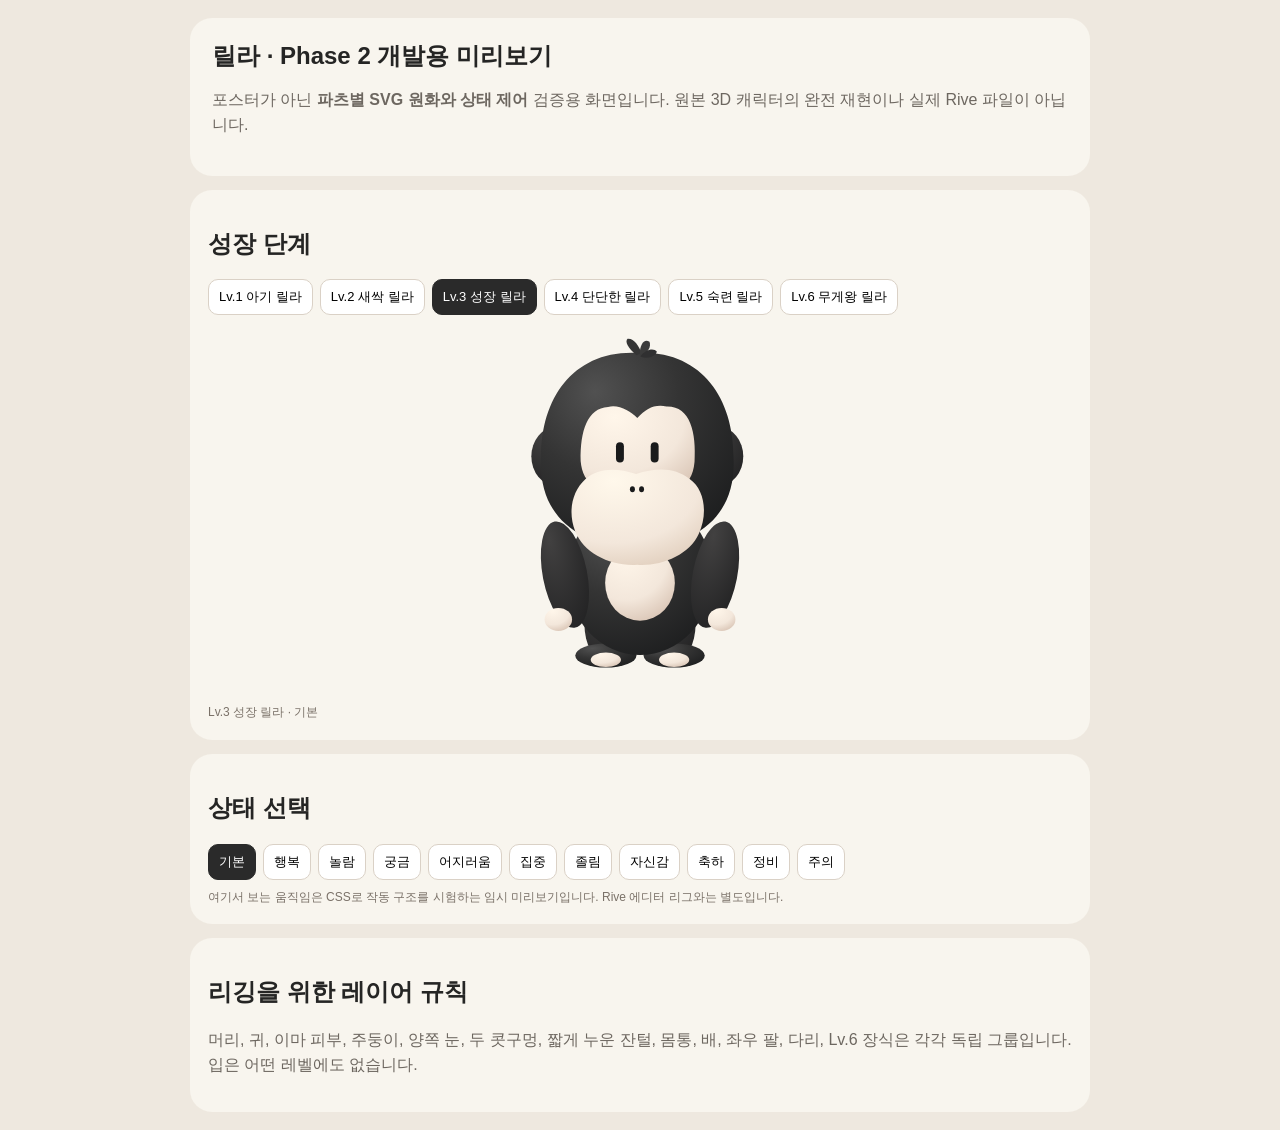
==== assets/lila/lila_motion_preview.html @ 3556ca1f "Start Lila Phase 2 with layered Rive-ready artwork and motion preview" ====
<!doctype html><html lang="ko"><head><meta charset="utf-8"><meta name="viewport" content="width=device-width,initial-scale=1"><title>릴라 Phase 2 · 파츠와 모션 검증</title>
<style>
:root{font-family:-apple-system,BlinkMacSystemFont,"Apple SD Gothic Neo","Malgun Gothic",sans-serif;color:#252524;background:#eee8df}
*{box-sizing:border-box}body{margin:0;padding:18px}main{max-width:900px;margin:auto}
h1{font-size:24px;margin:0}p{color:#6d6760;line-height:1.55}.hero{padding:22px;background:#f8f5ee;border-radius:22px}
.panel{background:#f8f5ee;border-radius:22px;margin-top:14px;padding:18px}.flex{display:flex;flex-wrap:wrap;gap:7px}
button{cursor:pointer;font:inherit;font-size:13px;border:1px solid #dad1c6;background:white;border-radius:10px;padding:8px 10px}
button[aria-pressed=true]{background:#2a2a2a;color:white;border-color:#2a2a2a}
.stage{height:380px;display:flex;justify-content:center;align-items:center;position:relative;overflow:hidden}
.artwork{position:absolute;width:min(360px,100%);height:100%}.artwork svg{width:100%;height:100%;overflow:visible}
.symbol{position:absolute;font-size:46px;top:25px;right:20%;color:#ed9d48;transform:rotate(7deg);font-weight:850}
.stage [id^="body_torso"],.stage [id^="belly_skin"]{transform-origin:300px 440px;animation:breathe 3.4s ease-in-out infinite}
.stage [id="head_group"]{transform-box:fill-box;transform-origin:50% 75%;animation:tilt 5.5s ease-in-out infinite}
.stage [id^="eye_"]{transform-box:fill-box;transform-origin:center;animation:blink 5.8s infinite}
.stage[data-mood="sleepy"] [id^="eye_"]{transform:scaleY(.35);animation:none}
.stage[data-mood="focus"] [id^="eye_"]{transform:scaleY(.75);animation:none}
.stage[data-mood="happy"] [id^="eye_"]{transform:scaleY(.5) rotate(10deg);animation:none}
.stage[data-mood="surprise"] [id^="eye_"]{transform:scale(1.25);animation:none}
.stage[data-mood="celebrate"] .artwork svg{animation:hop .65s ease-in-out infinite alternate}
.stage[data-mood="dizzy"] .artwork svg{animation:wobble .9s ease-in-out infinite alternate}
.stage[data-mood="repairing"] [id="arm_right"]{transform-box:fill-box;transform-origin:50% 15%;animation:fix 1s ease-in-out infinite alternate}
.note{font-size:12px;margin:8px 0 0;color:#7a7168}
@keyframes breathe{50%{transform:scale(1.013,.985)}}
@keyframes blink{0%,40%,44%,100%{transform:scaleY(1)}42%{transform:scaleY(.06)}}
@keyframes tilt{33%{rotate:-1.8deg}70%{rotate:1.8deg}}
@keyframes hop{50%{transform:translateY(-14px)}}
@keyframes wobble{50%{transform:rotate(-3deg)}}
@keyframes fix{50%{transform:rotate(12deg)}}
@media(prefers-reduced-motion:reduce){*,*:before,*:after{animation:none!important;transition:none!important}}
</style></head><body><main>
<section class="hero"><h1>릴라 · Phase 2 개발용 미리보기</h1><p>포스터가 아닌 <strong>파츠별 SVG 원화와 상태 제어</strong> 검증용 화면입니다. 원본 3D 캐릭터의 완전 재현이나 실제 Rive 파일이 아닙니다.</p></section>
<section class="panel"><h2>성장 단계</h2><div class="flex" id="levels"><button type="button" class="level" data-level="1" aria-pressed="false">Lv.1 아기 릴라</button><button type="button" class="level" data-level="2" aria-pressed="false">Lv.2 새싹 릴라</button><button type="button" class="level" data-level="3" aria-pressed="true">Lv.3 성장 릴라</button><button type="button" class="level" data-level="4" aria-pressed="false">Lv.4 단단한 릴라</button><button type="button" class="level" data-level="5" aria-pressed="false">Lv.5 숙련 릴라</button><button type="button" class="level" data-level="6" aria-pressed="false">Lv.6 무게왕 릴라</button></div>
<div class="stage" id="stage" data-mood="idle"><div class="artwork" data-art="1" style="display:none"><svg xmlns="http://www.w3.org/2000/svg" viewBox="0 0 600 620" width="600" height="620" aria-label="릴라 아기 릴라" data-level="1" data-role="lila-layered-artwork">
  
<defs>
  <radialGradient id="furGrad_level1" cx="36%" cy="23%" r="89%" fx="28%" fy="20%">
    <stop offset="0%" stop-color="#515151"/>
    <stop offset="45%" stop-color="#343434"/>
    <stop offset="100%" stop-color="#1B1C1D"/>
  </radialGradient>
  <radialGradient id="furDark_level1" cx="30%" cy="15%" r="98%">
    <stop offset="0%" stop-color="#424141"/>
    <stop offset="100%" stop-color="#222223"/>
  </radialGradient>
  <radialGradient id="skinGrad_level1" cx="30%" cy="12%" r="98%">
    <stop offset="0%" stop-color="#FFF6EA"/>
    <stop offset="62%" stop-color="#F3E7DB"/>
    <stop offset="100%" stop-color="#D8C3B3"/>
  </radialGradient>
  <radialGradient id="skinMuzzle_level1" cx="32%" cy="12%" r="100%">
    <stop offset="0%" stop-color="#FFF8EB"/>
    <stop offset="65%" stop-color="#F3E7DB"/>
    <stop offset="100%" stop-color="#DFCCBA"/>
  </radialGradient>
  <linearGradient id="gold_level1" x1="0%" y1="0%" x2="100%" y2="100%">
    <stop offset="0%" stop-color="#FFE6A7"/>
    <stop offset="45%" stop-color="#E4AE50"/>
    <stop offset="100%" stop-color="#B27B2B"/>
  </linearGradient>
  <linearGradient id="capeRed_level1" x1="0%" y1="0%" x2="100%" y2="100%">
    <stop offset="0%" stop-color="#C84943"/>
    <stop offset="100%" stop-color="#8C2424"/>
  </linearGradient>
</defs>
  <g id="character_root">
    
    <g id="leg_left" data-pivot="230,461"><ellipse cx="218" cy="514" rx="67" ry="47" fill="url(#furDark_level1)"/></g>
        <g id="leg_right" data-pivot="370,461"><ellipse cx="382" cy="514" rx="67" ry="47" fill="url(#furDark_level1)"/></g>
        <g id="foot_left" data-pivot="218,530"><ellipse cx="197" cy="534" rx="34" ry="21" fill="url(#skinGrad_level1)"/></g>
        <g id="foot_right" data-pivot="382,530"><ellipse cx="403" cy="534" rx="34" ry="21" fill="url(#skinGrad_level1)"/></g>
    <g id="body_torso"><ellipse cx="300" cy="429" rx="106" ry="116" fill="url(#furGrad_level1)"/></g>
    <g id="belly_skin"><ellipse cx="300" cy="440" rx="50.9" ry="55.7" fill="url(#skinGrad_level1)"/></g>
    <g id="arm_left" data-pivot="191.2,359"><ellipse cx="191.2" cy="426" rx="31" ry="76" transform="rotate(-11 191.2 426)" fill="url(#furDark_level1)"/><ellipse cx="180.2" cy="489.1" rx="19.2" ry="16.1" fill="url(#skinGrad_level1)"/></g>
    <g id="arm_right" data-pivot="408.8,359"><ellipse cx="408.8" cy="426" rx="31" ry="76" transform="rotate(11 408.8 426)" fill="url(#furDark_level1)"/><ellipse cx="419.8" cy="489.1" rx="19.2" ry="16.1" fill="url(#skinGrad_level1)"/></g>
    <g id="head_group" transform="translate(300 222) scale(1.1) translate(-300 -187)">
    <g id="ear_left">
      <ellipse cx="166" cy="218" rx="40" ry="48" fill="url(#furDark_level1)"/>
      <ellipse cx="166" cy="220" rx="19" ry="27" fill="#2A2A2A"/>
    </g>
    <g id="ear_right">
      <ellipse cx="434" cy="218" rx="40" ry="48" fill="url(#furDark_level1)"/>
      <ellipse cx="434" cy="220" rx="19" ry="27" fill="#2A2A2A"/>
    </g>
    <g id="head_skull">
      <path d="M300 48 C197 43 142 120 142 219 C137 306 190 365 300 367 C410 365 463 306 458 219 C458 120 403 43 300 48Z" fill="url(#furGrad_level1)"/>
    </g>
    <g id="tuft_A" aria-label="짧게 옆으로 누운 3가닥 잔털">
      <path d="M299 52 C285 41 279 30 284 25 C295 24 302 37 307 48Z" fill="#353535"/>
      <path d="M304 51 C304 33 312 24 320 30 C323 38 318 46 309 53Z" fill="#3B3B3B"/>
      <path d="M305 54 C314 41 328 40 332 46 C331 54 317 59 305 54Z" fill="#303031"/>
    </g>
    <g id="forehead_skin">
      <path d="M207 226 C206 176 218 139 252 137 C269 132 289 144 300 155 C315 140 327 132 348 136 C387 135 397 178 394 227 C390 272 358 285 301 288 C237 285 210 263 207 226Z" fill="url(#skinGrad_level1)"/>
    </g>
    <g id="muzzle_skin">
      <path d="M215 255 C236 237 265 236 298 247 C333 235 363 237 386 255 C411 272 416 313 401 345 C386 380 338 399 300 396 C256 399 212 377 198 341 C186 310 192 276 215 255Z" fill="url(#skinMuzzle_level1)"/>
    </g>
    <g id="eye_left"><rect x="265" y="195" width="13" height="33" rx="6.5" fill="#191A1B"/></g>
    <g id="eye_right"><rect x="322" y="195" width="13" height="33" rx="6.5" fill="#191A1B"/></g>
    <g id="nostril_left"><ellipse cx="292" cy="272" rx="4.1" ry="4.8" fill="#191A1B"/></g>
    <g id="nostril_right"><ellipse cx="307" cy="272" rx="4.1" ry="4.8" fill="#191A1B"/></g>
  </g>
    
  </g>
</svg></div><div class="artwork" data-art="2" style="display:none"><svg xmlns="http://www.w3.org/2000/svg" viewBox="0 0 600 620" width="600" height="620" aria-label="릴라 새싹 릴라" data-level="2" data-role="lila-layered-artwork">
  
<defs>
  <radialGradient id="furGrad_level2" cx="36%" cy="23%" r="89%" fx="28%" fy="20%">
    <stop offset="0%" stop-color="#515151"/>
    <stop offset="45%" stop-color="#343434"/>
    <stop offset="100%" stop-color="#1B1C1D"/>
  </radialGradient>
  <radialGradient id="furDark_level2" cx="30%" cy="15%" r="98%">
    <stop offset="0%" stop-color="#424141"/>
    <stop offset="100%" stop-color="#222223"/>
  </radialGradient>
  <radialGradient id="skinGrad_level2" cx="30%" cy="12%" r="98%">
    <stop offset="0%" stop-color="#FFF6EA"/>
    <stop offset="62%" stop-color="#F3E7DB"/>
    <stop offset="100%" stop-color="#D8C3B3"/>
  </radialGradient>
  <radialGradient id="skinMuzzle_level2" cx="32%" cy="12%" r="100%">
    <stop offset="0%" stop-color="#FFF8EB"/>
    <stop offset="65%" stop-color="#F3E7DB"/>
    <stop offset="100%" stop-color="#DFCCBA"/>
  </radialGradient>
  <linearGradient id="gold_level2" x1="0%" y1="0%" x2="100%" y2="100%">
    <stop offset="0%" stop-color="#FFE6A7"/>
    <stop offset="45%" stop-color="#E4AE50"/>
    <stop offset="100%" stop-color="#B27B2B"/>
  </linearGradient>
  <linearGradient id="capeRed_level2" x1="0%" y1="0%" x2="100%" y2="100%">
    <stop offset="0%" stop-color="#C84943"/>
    <stop offset="100%" stop-color="#8C2424"/>
  </linearGradient>
</defs>
  <g id="character_root">
    
    <g id="leg_left" data-pivot="251.2,466">
          <ellipse cx="251.2" cy="508" rx="30.0" ry="64" fill="url(#furDark_level2)"/>
        </g>
        <g id="leg_right" data-pivot="348.8,466">
          <ellipse cx="348.8" cy="508" rx="30.0" ry="64" fill="url(#furDark_level2)"/>
        </g>
        <g id="foot_left" data-pivot="250.2,548">
          <ellipse cx="250.2" cy="561" rx="44.0" ry="20" fill="url(#furGrad_level2)"/>
          <ellipse cx="250.2" cy="568" rx="20.4" ry="12" fill="url(#skinGrad_level2)"/>
        </g>
        <g id="foot_right" data-pivot="349.8,548">
          <ellipse cx="349.8" cy="561" rx="44.0" ry="20" fill="url(#furGrad_level2)"/>
          <ellipse cx="349.8" cy="568" rx="20.4" ry="12" fill="url(#skinGrad_level2)"/>
        </g>
    <g id="body_torso"><ellipse cx="300" cy="429" rx="106" ry="119" fill="url(#furGrad_level2)"/></g>
    <g id="belly_skin"><ellipse cx="300" cy="440" rx="50.9" ry="57.1" fill="url(#skinGrad_level2)"/></g>
    <g id="arm_left" data-pivot="188.2,359"><ellipse cx="188.2" cy="426" rx="31" ry="83" transform="rotate(-11 188.2 426)" fill="url(#furDark_level2)"/><ellipse cx="177.2" cy="494.9" rx="19.2" ry="16.1" fill="url(#skinGrad_level2)"/></g>
    <g id="arm_right" data-pivot="411.8,359"><ellipse cx="411.8" cy="426" rx="31" ry="83" transform="rotate(11 411.8 426)" fill="url(#furDark_level2)"/><ellipse cx="422.8" cy="494.9" rx="19.2" ry="16.1" fill="url(#skinGrad_level2)"/></g>
    <g id="head_group" transform="translate(300 210) scale(1.055) translate(-300 -187)">
    <g id="ear_left">
      <ellipse cx="166" cy="218" rx="40" ry="48" fill="url(#furDark_level2)"/>
      <ellipse cx="166" cy="220" rx="19" ry="27" fill="#2A2A2A"/>
    </g>
    <g id="ear_right">
      <ellipse cx="434" cy="218" rx="40" ry="48" fill="url(#furDark_level2)"/>
      <ellipse cx="434" cy="220" rx="19" ry="27" fill="#2A2A2A"/>
    </g>
    <g id="head_skull">
      <path d="M300 48 C197 43 142 120 142 219 C137 306 190 365 300 367 C410 365 463 306 458 219 C458 120 403 43 300 48Z" fill="url(#furGrad_level2)"/>
    </g>
    <g id="tuft_A" aria-label="짧게 옆으로 누운 3가닥 잔털">
      <path d="M299 52 C285 41 279 30 284 25 C295 24 302 37 307 48Z" fill="#353535"/>
      <path d="M304 51 C304 33 312 24 320 30 C323 38 318 46 309 53Z" fill="#3B3B3B"/>
      <path d="M305 54 C314 41 328 40 332 46 C331 54 317 59 305 54Z" fill="#303031"/>
    </g>
    <g id="forehead_skin">
      <path d="M207 226 C206 176 218 139 252 137 C269 132 289 144 300 155 C315 140 327 132 348 136 C387 135 397 178 394 227 C390 272 358 285 301 288 C237 285 210 263 207 226Z" fill="url(#skinGrad_level2)"/>
    </g>
    <g id="muzzle_skin">
      <path d="M215 255 C236 237 265 236 298 247 C333 235 363 237 386 255 C411 272 416 313 401 345 C386 380 338 399 300 396 C256 399 212 377 198 341 C186 310 192 276 215 255Z" fill="url(#skinMuzzle_level2)"/>
    </g>
    <g id="eye_left"><rect x="265" y="195" width="13" height="33" rx="6.5" fill="#191A1B"/></g>
    <g id="eye_right"><rect x="322" y="195" width="13" height="33" rx="6.5" fill="#191A1B"/></g>
    <g id="nostril_left"><ellipse cx="292" cy="272" rx="4.1" ry="4.8" fill="#191A1B"/></g>
    <g id="nostril_right"><ellipse cx="307" cy="272" rx="4.1" ry="4.8" fill="#191A1B"/></g>
  </g>
    
  </g>
</svg></div><div class="artwork" data-art="3" style="display:block"><svg xmlns="http://www.w3.org/2000/svg" viewBox="0 0 600 620" width="600" height="620" aria-label="릴라 성장 릴라" data-level="3" data-role="lila-layered-artwork">
  
<defs>
  <radialGradient id="furGrad_level3" cx="36%" cy="23%" r="89%" fx="28%" fy="20%">
    <stop offset="0%" stop-color="#515151"/>
    <stop offset="45%" stop-color="#343434"/>
    <stop offset="100%" stop-color="#1B1C1D"/>
  </radialGradient>
  <radialGradient id="furDark_level3" cx="30%" cy="15%" r="98%">
    <stop offset="0%" stop-color="#424141"/>
    <stop offset="100%" stop-color="#222223"/>
  </radialGradient>
  <radialGradient id="skinGrad_level3" cx="30%" cy="12%" r="98%">
    <stop offset="0%" stop-color="#FFF6EA"/>
    <stop offset="62%" stop-color="#F3E7DB"/>
    <stop offset="100%" stop-color="#D8C3B3"/>
  </radialGradient>
  <radialGradient id="skinMuzzle_level3" cx="32%" cy="12%" r="100%">
    <stop offset="0%" stop-color="#FFF8EB"/>
    <stop offset="65%" stop-color="#F3E7DB"/>
    <stop offset="100%" stop-color="#DFCCBA"/>
  </radialGradient>
  <linearGradient id="gold_level3" x1="0%" y1="0%" x2="100%" y2="100%">
    <stop offset="0%" stop-color="#FFE6A7"/>
    <stop offset="45%" stop-color="#E4AE50"/>
    <stop offset="100%" stop-color="#B27B2B"/>
  </linearGradient>
  <linearGradient id="capeRed_level3" x1="0%" y1="0%" x2="100%" y2="100%">
    <stop offset="0%" stop-color="#C84943"/>
    <stop offset="100%" stop-color="#8C2424"/>
  </linearGradient>
</defs>
  <g id="character_root">
    
    <g id="leg_left" data-pivot="244.3,466">
          <ellipse cx="244.3" cy="508" rx="37.0" ry="64" fill="url(#furDark_level3)"/>
        </g>
        <g id="leg_right" data-pivot="355.7,466">
          <ellipse cx="355.7" cy="508" rx="37.0" ry="64" fill="url(#furDark_level3)"/>
        </g>
        <g id="foot_left" data-pivot="243.1,548">
          <ellipse cx="243.1" cy="561" rx="51.0" ry="20" fill="url(#furGrad_level3)"/>
          <ellipse cx="243.1" cy="568" rx="25.2" ry="12" fill="url(#skinGrad_level3)"/>
        </g>
        <g id="foot_right" data-pivot="356.9,548">
          <ellipse cx="356.9" cy="561" rx="51.0" ry="20" fill="url(#furGrad_level3)"/>
          <ellipse cx="356.9" cy="568" rx="25.2" ry="12" fill="url(#skinGrad_level3)"/>
        </g>
    <g id="body_torso"><ellipse cx="300" cy="429" rx="121" ry="131" fill="url(#furGrad_level3)"/></g>
    <g id="belly_skin"><ellipse cx="300" cy="440" rx="58.1" ry="62.9" fill="url(#skinGrad_level3)"/></g>
    <g id="arm_left" data-pivot="174.9,359"><ellipse cx="174.9" cy="426" rx="37" ry="90" transform="rotate(-11 174.9 426)" fill="url(#furDark_level3)"/><ellipse cx="163.9" cy="500.7" rx="22.9" ry="19.2" fill="url(#skinGrad_level3)"/></g>
    <g id="arm_right" data-pivot="425.1,359"><ellipse cx="425.1" cy="426" rx="37" ry="90" transform="rotate(11 425.1 426)" fill="url(#furDark_level3)"/><ellipse cx="436.1" cy="500.7" rx="22.9" ry="19.2" fill="url(#skinGrad_level3)"/></g>
    <g id="head_group" transform="translate(300 202) scale(1.015) translate(-300 -187)">
    <g id="ear_left">
      <ellipse cx="166" cy="218" rx="40" ry="48" fill="url(#furDark_level3)"/>
      <ellipse cx="166" cy="220" rx="19" ry="27" fill="#2A2A2A"/>
    </g>
    <g id="ear_right">
      <ellipse cx="434" cy="218" rx="40" ry="48" fill="url(#furDark_level3)"/>
      <ellipse cx="434" cy="220" rx="19" ry="27" fill="#2A2A2A"/>
    </g>
    <g id="head_skull">
      <path d="M300 48 C197 43 142 120 142 219 C137 306 190 365 300 367 C410 365 463 306 458 219 C458 120 403 43 300 48Z" fill="url(#furGrad_level3)"/>
    </g>
    <g id="tuft_A" aria-label="짧게 옆으로 누운 3가닥 잔털">
      <path d="M299 52 C285 41 279 30 284 25 C295 24 302 37 307 48Z" fill="#353535"/>
      <path d="M304 51 C304 33 312 24 320 30 C323 38 318 46 309 53Z" fill="#3B3B3B"/>
      <path d="M305 54 C314 41 328 40 332 46 C331 54 317 59 305 54Z" fill="#303031"/>
    </g>
    <g id="forehead_skin">
      <path d="M207 226 C206 176 218 139 252 137 C269 132 289 144 300 155 C315 140 327 132 348 136 C387 135 397 178 394 227 C390 272 358 285 301 288 C237 285 210 263 207 226Z" fill="url(#skinGrad_level3)"/>
    </g>
    <g id="muzzle_skin">
      <path d="M215 255 C236 237 265 236 298 247 C333 235 363 237 386 255 C411 272 416 313 401 345 C386 380 338 399 300 396 C256 399 212 377 198 341 C186 310 192 276 215 255Z" fill="url(#skinMuzzle_level3)"/>
    </g>
    <g id="eye_left"><rect x="265" y="195" width="13" height="33" rx="6.5" fill="#191A1B"/></g>
    <g id="eye_right"><rect x="322" y="195" width="13" height="33" rx="6.5" fill="#191A1B"/></g>
    <g id="nostril_left"><ellipse cx="292" cy="272" rx="4.1" ry="4.8" fill="#191A1B"/></g>
    <g id="nostril_right"><ellipse cx="307" cy="272" rx="4.1" ry="4.8" fill="#191A1B"/></g>
  </g>
    
  </g>
</svg></div><div class="artwork" data-art="4" style="display:none"><svg xmlns="http://www.w3.org/2000/svg" viewBox="0 0 600 620" width="600" height="620" aria-label="릴라 단단한 릴라" data-level="4" data-role="lila-layered-artwork">
  
<defs>
  <radialGradient id="furGrad_level4" cx="36%" cy="23%" r="89%" fx="28%" fy="20%">
    <stop offset="0%" stop-color="#515151"/>
    <stop offset="45%" stop-color="#343434"/>
    <stop offset="100%" stop-color="#1B1C1D"/>
  </radialGradient>
  <radialGradient id="furDark_level4" cx="30%" cy="15%" r="98%">
    <stop offset="0%" stop-color="#424141"/>
    <stop offset="100%" stop-color="#222223"/>
  </radialGradient>
  <radialGradient id="skinGrad_level4" cx="30%" cy="12%" r="98%">
    <stop offset="0%" stop-color="#FFF6EA"/>
    <stop offset="62%" stop-color="#F3E7DB"/>
    <stop offset="100%" stop-color="#D8C3B3"/>
  </radialGradient>
  <radialGradient id="skinMuzzle_level4" cx="32%" cy="12%" r="100%">
    <stop offset="0%" stop-color="#FFF8EB"/>
    <stop offset="65%" stop-color="#F3E7DB"/>
    <stop offset="100%" stop-color="#DFCCBA"/>
  </radialGradient>
  <linearGradient id="gold_level4" x1="0%" y1="0%" x2="100%" y2="100%">
    <stop offset="0%" stop-color="#FFE6A7"/>
    <stop offset="45%" stop-color="#E4AE50"/>
    <stop offset="100%" stop-color="#B27B2B"/>
  </linearGradient>
  <linearGradient id="capeRed_level4" x1="0%" y1="0%" x2="100%" y2="100%">
    <stop offset="0%" stop-color="#C84943"/>
    <stop offset="100%" stop-color="#8C2424"/>
  </linearGradient>
</defs>
  <g id="character_root">
    
    <g id="leg_left" data-pivot="233.8,466">
          <ellipse cx="233.8" cy="508" rx="44.0" ry="64" fill="url(#furDark_level4)"/>
        </g>
        <g id="leg_right" data-pivot="366.2,466">
          <ellipse cx="366.2" cy="508" rx="44.0" ry="64" fill="url(#furDark_level4)"/>
        </g>
        <g id="foot_left" data-pivot="232.3,548">
          <ellipse cx="232.3" cy="561" rx="58.0" ry="20" fill="url(#furGrad_level4)"/>
          <ellipse cx="232.3" cy="568" rx="29.9" ry="12" fill="url(#skinGrad_level4)"/>
        </g>
        <g id="foot_right" data-pivot="367.7,548">
          <ellipse cx="367.7" cy="561" rx="58.0" ry="20" fill="url(#furGrad_level4)"/>
          <ellipse cx="367.7" cy="568" rx="29.9" ry="12" fill="url(#skinGrad_level4)"/>
        </g>
    <g id="body_torso"><ellipse cx="300" cy="429" rx="144" ry="143" fill="url(#furGrad_level4)"/></g>
    <g id="belly_skin"><ellipse cx="300" cy="440" rx="69.1" ry="68.6" fill="url(#skinGrad_level4)"/></g>
    <g id="arm_left" data-pivot="152.1,359"><ellipse cx="152.1" cy="426" rx="45" ry="97" transform="rotate(-11 152.1 426)" fill="url(#furDark_level4)"/><ellipse cx="141.1" cy="506.5" rx="27.9" ry="23.4" fill="url(#skinGrad_level4)"/></g>
    <g id="arm_right" data-pivot="447.9,359"><ellipse cx="447.9" cy="426" rx="45" ry="97" transform="rotate(11 447.9 426)" fill="url(#furDark_level4)"/><ellipse cx="458.9" cy="506.5" rx="27.9" ry="23.4" fill="url(#skinGrad_level4)"/></g>
    <g id="head_group" transform="translate(300 195) scale(0.98) translate(-300 -187)">
    <g id="ear_left">
      <ellipse cx="166" cy="218" rx="40" ry="48" fill="url(#furDark_level4)"/>
      <ellipse cx="166" cy="220" rx="19" ry="27" fill="#2A2A2A"/>
    </g>
    <g id="ear_right">
      <ellipse cx="434" cy="218" rx="40" ry="48" fill="url(#furDark_level4)"/>
      <ellipse cx="434" cy="220" rx="19" ry="27" fill="#2A2A2A"/>
    </g>
    <g id="head_skull">
      <path d="M300 48 C197 43 142 120 142 219 C137 306 190 365 300 367 C410 365 463 306 458 219 C458 120 403 43 300 48Z" fill="url(#furGrad_level4)"/>
    </g>
    <g id="tuft_A" aria-label="짧게 옆으로 누운 3가닥 잔털">
      <path d="M299 52 C285 41 279 30 284 25 C295 24 302 37 307 48Z" fill="#353535"/>
      <path d="M304 51 C304 33 312 24 320 30 C323 38 318 46 309 53Z" fill="#3B3B3B"/>
      <path d="M305 54 C314 41 328 40 332 46 C331 54 317 59 305 54Z" fill="#303031"/>
    </g>
    <g id="forehead_skin">
      <path d="M207 226 C206 176 218 139 252 137 C269 132 289 144 300 155 C315 140 327 132 348 136 C387 135 397 178 394 227 C390 272 358 285 301 288 C237 285 210 263 207 226Z" fill="url(#skinGrad_level4)"/>
    </g>
    <g id="muzzle_skin">
      <path d="M215 255 C236 237 265 236 298 247 C333 235 363 237 386 255 C411 272 416 313 401 345 C386 380 338 399 300 396 C256 399 212 377 198 341 C186 310 192 276 215 255Z" fill="url(#skinMuzzle_level4)"/>
    </g>
    <g id="eye_left"><rect x="265" y="195" width="13" height="33" rx="6.5" fill="#191A1B"/></g>
    <g id="eye_right"><rect x="322" y="195" width="13" height="33" rx="6.5" fill="#191A1B"/></g>
    <g id="nostril_left"><ellipse cx="292" cy="272" rx="4.1" ry="4.8" fill="#191A1B"/></g>
    <g id="nostril_right"><ellipse cx="307" cy="272" rx="4.1" ry="4.8" fill="#191A1B"/></g>
  </g>
    
  </g>
</svg></div><div class="artwork" data-art="5" style="display:none"><svg xmlns="http://www.w3.org/2000/svg" viewBox="0 0 600 620" width="600" height="620" aria-label="릴라 숙련 릴라" data-level="5" data-role="lila-layered-artwork">
  
<defs>
  <radialGradient id="furGrad_level5" cx="36%" cy="23%" r="89%" fx="28%" fy="20%">
    <stop offset="0%" stop-color="#515151"/>
    <stop offset="45%" stop-color="#343434"/>
    <stop offset="100%" stop-color="#1B1C1D"/>
  </radialGradient>
  <radialGradient id="furDark_level5" cx="30%" cy="15%" r="98%">
    <stop offset="0%" stop-color="#424141"/>
    <stop offset="100%" stop-color="#222223"/>
  </radialGradient>
  <radialGradient id="skinGrad_level5" cx="30%" cy="12%" r="98%">
    <stop offset="0%" stop-color="#FFF6EA"/>
    <stop offset="62%" stop-color="#F3E7DB"/>
    <stop offset="100%" stop-color="#D8C3B3"/>
  </radialGradient>
  <radialGradient id="skinMuzzle_level5" cx="32%" cy="12%" r="100%">
    <stop offset="0%" stop-color="#FFF8EB"/>
    <stop offset="65%" stop-color="#F3E7DB"/>
    <stop offset="100%" stop-color="#DFCCBA"/>
  </radialGradient>
  <linearGradient id="gold_level5" x1="0%" y1="0%" x2="100%" y2="100%">
    <stop offset="0%" stop-color="#FFE6A7"/>
    <stop offset="45%" stop-color="#E4AE50"/>
    <stop offset="100%" stop-color="#B27B2B"/>
  </linearGradient>
  <linearGradient id="capeRed_level5" x1="0%" y1="0%" x2="100%" y2="100%">
    <stop offset="0%" stop-color="#C84943"/>
    <stop offset="100%" stop-color="#8C2424"/>
  </linearGradient>
</defs>
  <g id="character_root">
    
    <g id="leg_left" data-pivot="224.6,466">
          <ellipse cx="224.6" cy="508" rx="52.0" ry="64" fill="url(#furDark_level5)"/>
        </g>
        <g id="leg_right" data-pivot="375.4,466">
          <ellipse cx="375.4" cy="508" rx="52.0" ry="64" fill="url(#furDark_level5)"/>
        </g>
        <g id="foot_left" data-pivot="222.9,548">
          <ellipse cx="222.9" cy="561" rx="66.0" ry="20" fill="url(#furGrad_level5)"/>
          <ellipse cx="222.9" cy="568" rx="35.4" ry="12" fill="url(#skinGrad_level5)"/>
        </g>
        <g id="foot_right" data-pivot="377.1,548">
          <ellipse cx="377.1" cy="561" rx="66.0" ry="20" fill="url(#furGrad_level5)"/>
          <ellipse cx="377.1" cy="568" rx="35.4" ry="12" fill="url(#skinGrad_level5)"/>
        </g>
    <g id="body_torso"><ellipse cx="300" cy="429" rx="164" ry="152" fill="url(#furGrad_level5)"/></g>
    <g id="belly_skin"><ellipse cx="300" cy="440" rx="78.7" ry="73.0" fill="url(#skinGrad_level5)"/></g>
    <g id="arm_left" data-pivot="132.7,359"><ellipse cx="132.7" cy="426" rx="56" ry="104" transform="rotate(-11 132.7 426)" fill="url(#furDark_level5)"/><ellipse cx="121.7" cy="512.3" rx="34.7" ry="29.1" fill="url(#skinGrad_level5)"/></g>
    <g id="arm_right" data-pivot="467.3,359"><ellipse cx="467.3" cy="426" rx="56" ry="104" transform="rotate(11 467.3 426)" fill="url(#furDark_level5)"/><ellipse cx="478.3" cy="512.3" rx="34.7" ry="29.1" fill="url(#skinGrad_level5)"/></g>
    <g id="head_group" transform="translate(300 187) scale(0.96) translate(-300 -187)">
    <g id="ear_left">
      <ellipse cx="166" cy="218" rx="40" ry="48" fill="url(#furDark_level5)"/>
      <ellipse cx="166" cy="220" rx="19" ry="27" fill="#2A2A2A"/>
    </g>
    <g id="ear_right">
      <ellipse cx="434" cy="218" rx="40" ry="48" fill="url(#furDark_level5)"/>
      <ellipse cx="434" cy="220" rx="19" ry="27" fill="#2A2A2A"/>
    </g>
    <g id="head_skull">
      <path d="M300 48 C197 43 142 120 142 219 C137 306 190 365 300 367 C410 365 463 306 458 219 C458 120 403 43 300 48Z" fill="url(#furGrad_level5)"/>
    </g>
    <g id="tuft_A" aria-label="짧게 옆으로 누운 3가닥 잔털">
      <path d="M299 52 C285 41 279 30 284 25 C295 24 302 37 307 48Z" fill="#353535"/>
      <path d="M304 51 C304 33 312 24 320 30 C323 38 318 46 309 53Z" fill="#3B3B3B"/>
      <path d="M305 54 C314 41 328 40 332 46 C331 54 317 59 305 54Z" fill="#303031"/>
    </g>
    <g id="forehead_skin">
      <path d="M207 226 C206 176 218 139 252 137 C269 132 289 144 300 155 C315 140 327 132 348 136 C387 135 397 178 394 227 C390 272 358 285 301 288 C237 285 210 263 207 226Z" fill="url(#skinGrad_level5)"/>
    </g>
    <g id="muzzle_skin">
      <path d="M215 255 C236 237 265 236 298 247 C333 235 363 237 386 255 C411 272 416 313 401 345 C386 380 338 399 300 396 C256 399 212 377 198 341 C186 310 192 276 215 255Z" fill="url(#skinMuzzle_level5)"/>
    </g>
    <g id="eye_left"><rect x="265" y="195" width="13" height="33" rx="6.5" fill="#191A1B"/></g>
    <g id="eye_right"><rect x="322" y="195" width="13" height="33" rx="6.5" fill="#191A1B"/></g>
    <g id="nostril_left"><ellipse cx="292" cy="272" rx="4.1" ry="4.8" fill="#191A1B"/></g>
    <g id="nostril_right"><ellipse cx="307" cy="272" rx="4.1" ry="4.8" fill="#191A1B"/></g>
  </g>
    
  </g>
</svg></div><div class="artwork" data-art="6" style="display:none"><svg xmlns="http://www.w3.org/2000/svg" viewBox="0 0 600 620" width="600" height="620" aria-label="릴라 무게왕 릴라" data-level="6" data-role="lila-layered-artwork">
  
<defs>
  <radialGradient id="furGrad_level6" cx="36%" cy="23%" r="89%" fx="28%" fy="20%">
    <stop offset="0%" stop-color="#515151"/>
    <stop offset="45%" stop-color="#343434"/>
    <stop offset="100%" stop-color="#1B1C1D"/>
  </radialGradient>
  <radialGradient id="furDark_level6" cx="30%" cy="15%" r="98%">
    <stop offset="0%" stop-color="#424141"/>
    <stop offset="100%" stop-color="#222223"/>
  </radialGradient>
  <radialGradient id="skinGrad_level6" cx="30%" cy="12%" r="98%">
    <stop offset="0%" stop-color="#FFF6EA"/>
    <stop offset="62%" stop-color="#F3E7DB"/>
    <stop offset="100%" stop-color="#D8C3B3"/>
  </radialGradient>
  <radialGradient id="skinMuzzle_level6" cx="32%" cy="12%" r="100%">
    <stop offset="0%" stop-color="#FFF8EB"/>
    <stop offset="65%" stop-color="#F3E7DB"/>
    <stop offset="100%" stop-color="#DFCCBA"/>
  </radialGradient>
  <linearGradient id="gold_level6" x1="0%" y1="0%" x2="100%" y2="100%">
    <stop offset="0%" stop-color="#FFE6A7"/>
    <stop offset="45%" stop-color="#E4AE50"/>
    <stop offset="100%" stop-color="#B27B2B"/>
  </linearGradient>
  <linearGradient id="capeRed_level6" x1="0%" y1="0%" x2="100%" y2="100%">
    <stop offset="0%" stop-color="#C84943"/>
    <stop offset="100%" stop-color="#8C2424"/>
  </linearGradient>
</defs>
  <g id="character_root">
    <g id="cape_back" data-role="accessory-cape">
          <path d="M196 324 C141 366 124 443 113 569 C144 555 169 576 196 565 C219 557 232 572 246 561 L355 561 C379 574 402 553 430 568 C457 579 481 558 508 572 C492 451 475 359 403 325Z" fill="url(#capeRed_level6)"/>
          <path d="M194 343 C145 400 144 490 130 548" fill="none" stroke="#D65C55" stroke-width="9" opacity=".6"/>
        </g>
    <g id="leg_left" data-pivot="224.6,466">
          <ellipse cx="224.6" cy="508" rx="52.0" ry="64" fill="url(#furDark_level6)"/>
        </g>
        <g id="leg_right" data-pivot="375.4,466">
          <ellipse cx="375.4" cy="508" rx="52.0" ry="64" fill="url(#furDark_level6)"/>
        </g>
        <g id="foot_left" data-pivot="222.9,548">
          <ellipse cx="222.9" cy="561" rx="66.0" ry="20" fill="url(#furGrad_level6)"/>
          <ellipse cx="222.9" cy="568" rx="35.4" ry="12" fill="url(#skinGrad_level6)"/>
        </g>
        <g id="foot_right" data-pivot="377.1,548">
          <ellipse cx="377.1" cy="561" rx="66.0" ry="20" fill="url(#furGrad_level6)"/>
          <ellipse cx="377.1" cy="568" rx="35.4" ry="12" fill="url(#skinGrad_level6)"/>
        </g>
    <g id="body_torso"><ellipse cx="300" cy="429" rx="164" ry="152" fill="url(#furGrad_level6)"/></g>
    <g id="belly_skin"><ellipse cx="300" cy="440" rx="78.7" ry="73.0" fill="url(#skinGrad_level6)"/></g>
    <g id="arm_left" data-pivot="132.7,359"><ellipse cx="132.7" cy="426" rx="56" ry="111" transform="rotate(-11 132.7 426)" fill="url(#furDark_level6)"/><ellipse cx="121.7" cy="518.1" rx="34.7" ry="29.1" fill="url(#skinGrad_level6)"/></g>
    <g id="arm_right" data-pivot="467.3,359"><ellipse cx="467.3" cy="426" rx="56" ry="111" transform="rotate(11 467.3 426)" fill="url(#furDark_level6)"/><ellipse cx="478.3" cy="518.1" rx="34.7" ry="29.1" fill="url(#skinGrad_level6)"/></g>
    <g id="head_group" transform="translate(300 187) scale(0.96) translate(-300 -187)">
    <g id="ear_left">
      <ellipse cx="166" cy="218" rx="40" ry="48" fill="url(#furDark_level6)"/>
      <ellipse cx="166" cy="220" rx="19" ry="27" fill="#2A2A2A"/>
    </g>
    <g id="ear_right">
      <ellipse cx="434" cy="218" rx="40" ry="48" fill="url(#furDark_level6)"/>
      <ellipse cx="434" cy="220" rx="19" ry="27" fill="#2A2A2A"/>
    </g>
    <g id="head_skull">
      <path d="M300 48 C197 43 142 120 142 219 C137 306 190 365 300 367 C410 365 463 306 458 219 C458 120 403 43 300 48Z" fill="url(#furGrad_level6)"/>
    </g>
    <g id="tuft_A" aria-label="짧게 옆으로 누운 3가닥 잔털">
      <path d="M299 52 C285 41 279 30 284 25 C295 24 302 37 307 48Z" fill="#353535"/>
      <path d="M304 51 C304 33 312 24 320 30 C323 38 318 46 309 53Z" fill="#3B3B3B"/>
      <path d="M305 54 C314 41 328 40 332 46 C331 54 317 59 305 54Z" fill="#303031"/>
    </g>
    <g id="forehead_skin">
      <path d="M207 226 C206 176 218 139 252 137 C269 132 289 144 300 155 C315 140 327 132 348 136 C387 135 397 178 394 227 C390 272 358 285 301 288 C237 285 210 263 207 226Z" fill="url(#skinGrad_level6)"/>
    </g>
    <g id="muzzle_skin">
      <path d="M215 255 C236 237 265 236 298 247 C333 235 363 237 386 255 C411 272 416 313 401 345 C386 380 338 399 300 396 C256 399 212 377 198 341 C186 310 192 276 215 255Z" fill="url(#skinMuzzle_level6)"/>
    </g>
    <g id="eye_left"><rect x="265" y="195" width="13" height="33" rx="6.5" fill="#191A1B"/></g>
    <g id="eye_right"><rect x="322" y="195" width="13" height="33" rx="6.5" fill="#191A1B"/></g>
    <g id="nostril_left"><ellipse cx="292" cy="272" rx="4.1" ry="4.8" fill="#191A1B"/></g>
    <g id="nostril_right"><ellipse cx="307" cy="272" rx="4.1" ry="4.8" fill="#191A1B"/></g>
  </g>
    <g id="crown_front" data-role="accessory-crown">
          <path d="M245 88 L238 35 L268 60 L300 22 L333 60 L364 35 L357 88Z" fill="url(#gold_level6)" stroke="#AF792C" stroke-width="3" stroke-linejoin="round"/>
          <rect x="244" y="82" width="113" height="15" rx="7" fill="url(#gold_level6)" stroke="#AF792C" stroke-width="2"/>
          <circle cx="300" cy="67" r="6" fill="#7C9EA2"/>
          <circle cx="238" cy="34" r="7" fill="#FFDE98"/>
          <circle cx="300" cy="21" r="7" fill="#FFDE98"/>
          <circle cx="365" cy="34" r="7" fill="#FFDE98"/>
        </g>
  </g>
</svg></div><div class="symbol" id="symbol" aria-live="polite"></div></div>
<p class="note" id="stateLabel">Lv.3 성장 릴라 · 기본</p>
</section>
<section class="panel"><h2>상태 선택</h2><div class="flex" id="moods"><button type="button" class="mood" data-mood="idle" aria-pressed="true">기본</button><button type="button" class="mood" data-mood="happy" aria-pressed="false">행복</button><button type="button" class="mood" data-mood="surprise" aria-pressed="false">놀람</button><button type="button" class="mood" data-mood="curious" aria-pressed="false">궁금</button><button type="button" class="mood" data-mood="dizzy" aria-pressed="false">어지러움</button><button type="button" class="mood" data-mood="focus" aria-pressed="false">집중</button><button type="button" class="mood" data-mood="sleepy" aria-pressed="false">졸림</button><button type="button" class="mood" data-mood="confident" aria-pressed="false">자신감</button><button type="button" class="mood" data-mood="celebrate" aria-pressed="false">축하</button><button type="button" class="mood" data-mood="repairing" aria-pressed="false">정비</button><button type="button" class="mood" data-mood="warning" aria-pressed="false">주의</button></div>
<p class="note">여기서 보는 움직임은 CSS로 작동 구조를 시험하는 임시 미리보기입니다. Rive 에디터 리그와는 별도입니다.</p></section>
<section class="panel"><h2>리깅을 위한 레이어 규칙</h2><p>머리, 귀, 이마 피부, 주둥이, 양쪽 눈, 두 콧구멍, 짧게 누운 잔털, 몸통, 배, 좌우 팔, 다리, Lv.6 장식은 각각 독립 그룹입니다. 입은 어떤 레벨에도 없습니다.</p></section>
</main><script>
(function(){
const stage=document.getElementById('stage'),sym=document.getElementById('symbol'),label=document.getElementById('stateLabel');
let level=3,mood='idle';
const glyphs={idle:'',happy:'♥',surprise:'!',curious:'?',dizzy:'@',focus:'•',sleepy:'Zzz',confident:'✦',celebrate:'✧',repairing:'⚙',warning:'!'};
function render(){
document.querySelectorAll('[data-art]').forEach(e=>e.style.display=Number(e.dataset.art)===level?'block':'none');
stage.dataset.mood=mood;sym.textContent=glyphs[mood]||'';
document.querySelectorAll('button[data-level]').forEach(e=>e.setAttribute('aria-pressed',String(Number(e.dataset.level)===level)));
document.querySelectorAll('button[data-mood]').forEach(e=>e.setAttribute('aria-pressed',String(e.dataset.mood===mood)));
label.textContent='Lv.'+level+' '+({1:'아기',2:'새싹',3:'성장',4:'단단한',5:'숙련',6:'무게왕'}[level])+' 릴라 · '+({idle:'기본',happy:'행복',surprise:'놀람',curious:'궁금',dizzy:'어지러움',focus:'집중',sleepy:'졸림',confident:'자신감',celebrate:'축하',repairing:'정비',warning:'주의'}[mood]);
}
document.getElementById('levels').addEventListener('click',e=>{const b=e.target.closest('button[data-level]');if(b){level=+b.dataset.level;render()}});
document.getElementById('moods').addEventListener('click',e=>{const b=e.target.closest('button[data-mood]');if(b){mood=b.dataset.mood;render()}});
render();
})();
</script></body></html>
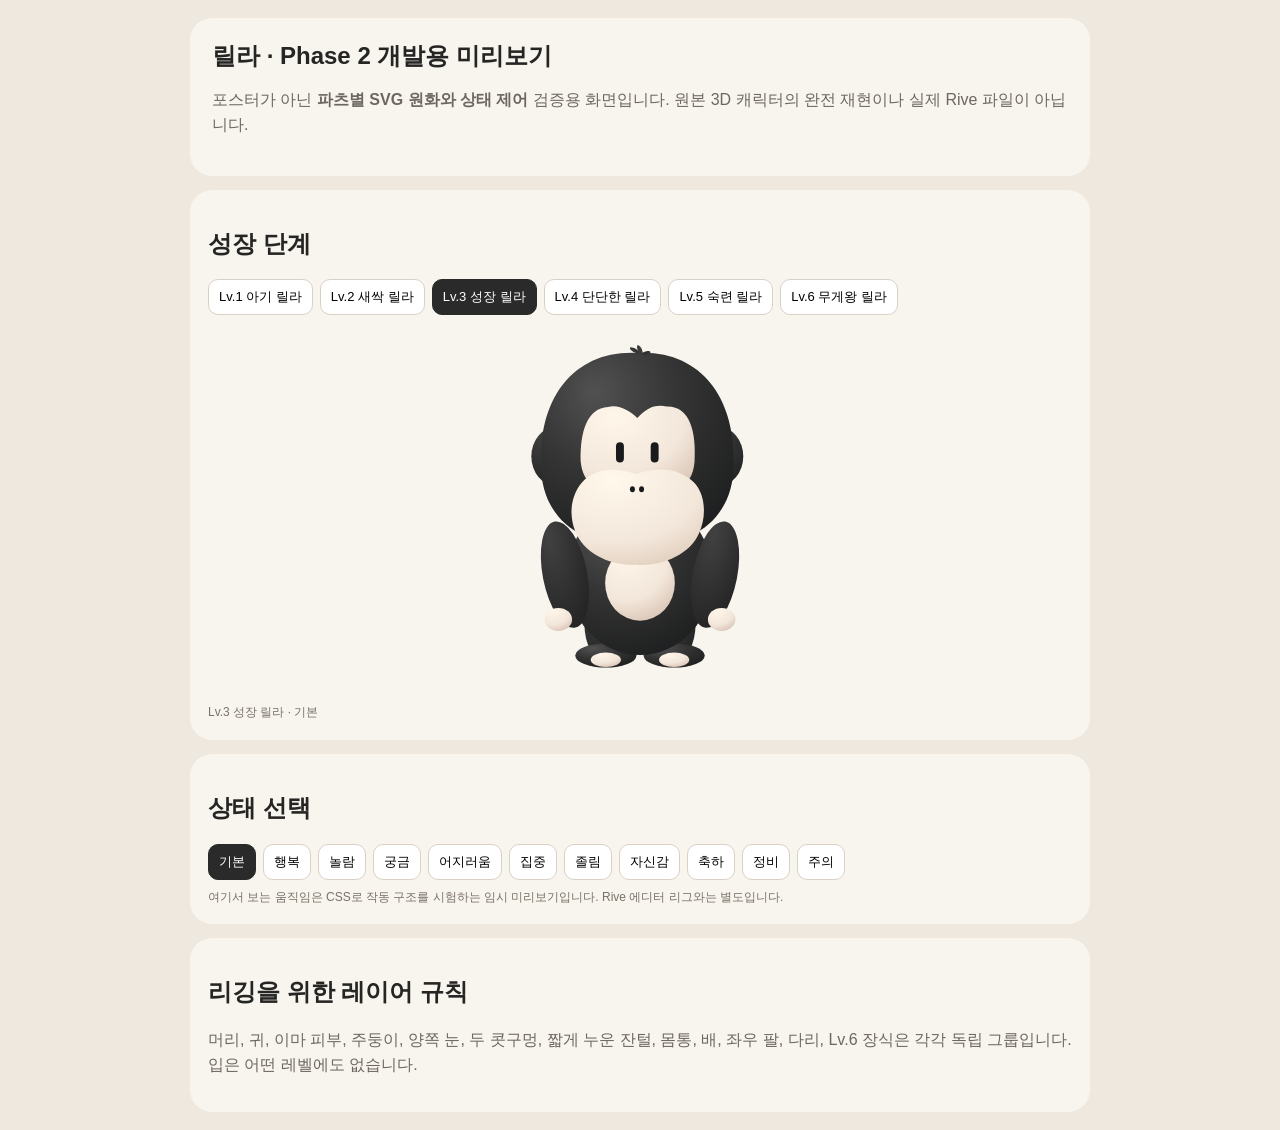
==== commit f817ea55: "Build real Rive Lila animations and integrate iOS runtime" ====
--- a/assets/lila/lila_motion_preview.html
+++ b/assets/lila/lila_motion_preview.html
@@ -84,10 +84,10 @@
     <g id="head_skull">
       <path d="M300 48 C197 43 142 120 142 219 C137 306 190 365 300 367 C410 365 463 306 458 219 C458 120 403 43 300 48Z" fill="url(#furGrad_level1)"/>
     </g>
-    <g id="tuft_A" aria-label="짧게 옆으로 누운 3가닥 잔털">
-      <path d="M299 52 C285 41 279 30 284 25 C295 24 302 37 307 48Z" fill="#353535"/>
-      <path d="M304 51 C304 33 312 24 320 30 C323 38 318 46 309 53Z" fill="#3B3B3B"/>
-      <path d="M305 54 C314 41 328 40 332 46 C331 54 317 59 305 54Z" fill="#303031"/>
+    <g id="tuft_A" aria-label="머리에 붙어 짧게 누운 세 가닥 잔털">
+      <path d="M303 50 C292 47 287 43 288 39 C296 39 301 44 305 48Z" fill="#353535"/>
+      <path d="M304 50 C300 44 298 37 301 35 C307 38 308 43 309 48Z" fill="#3B3B3B"/>
+      <path d="M306 50 C313 44 320 44 322 47 C319 50 313 52 306 50Z" fill="#303031"/>
     </g>
     <g id="forehead_skin">
       <path d="M207 226 C206 176 218 139 252 137 C269 132 289 144 300 155 C315 140 327 132 348 136 C387 135 397 178 394 227 C390 272 358 285 301 288 C237 285 210 263 207 226Z" fill="url(#skinGrad_level1)"/>
@@ -166,10 +166,10 @@
     <g id="head_skull">
       <path d="M300 48 C197 43 142 120 142 219 C137 306 190 365 300 367 C410 365 463 306 458 219 C458 120 403 43 300 48Z" fill="url(#furGrad_level2)"/>
     </g>
-    <g id="tuft_A" aria-label="짧게 옆으로 누운 3가닥 잔털">
-      <path d="M299 52 C285 41 279 30 284 25 C295 24 302 37 307 48Z" fill="#353535"/>
-      <path d="M304 51 C304 33 312 24 320 30 C323 38 318 46 309 53Z" fill="#3B3B3B"/>
-      <path d="M305 54 C314 41 328 40 332 46 C331 54 317 59 305 54Z" fill="#303031"/>
+    <g id="tuft_A" aria-label="머리에 붙어 짧게 누운 세 가닥 잔털">
+      <path d="M303 50 C292 47 287 43 288 39 C296 39 301 44 305 48Z" fill="#353535"/>
+      <path d="M304 50 C300 44 298 37 301 35 C307 38 308 43 309 48Z" fill="#3B3B3B"/>
+      <path d="M306 50 C313 44 320 44 322 47 C319 50 313 52 306 50Z" fill="#303031"/>
     </g>
     <g id="forehead_skin">
       <path d="M207 226 C206 176 218 139 252 137 C269 132 289 144 300 155 C315 140 327 132 348 136 C387 135 397 178 394 227 C390 272 358 285 301 288 C237 285 210 263 207 226Z" fill="url(#skinGrad_level2)"/>
@@ -248,10 +248,10 @@
     <g id="head_skull">
       <path d="M300 48 C197 43 142 120 142 219 C137 306 190 365 300 367 C410 365 463 306 458 219 C458 120 403 43 300 48Z" fill="url(#furGrad_level3)"/>
     </g>
-    <g id="tuft_A" aria-label="짧게 옆으로 누운 3가닥 잔털">
-      <path d="M299 52 C285 41 279 30 284 25 C295 24 302 37 307 48Z" fill="#353535"/>
-      <path d="M304 51 C304 33 312 24 320 30 C323 38 318 46 309 53Z" fill="#3B3B3B"/>
-      <path d="M305 54 C314 41 328 40 332 46 C331 54 317 59 305 54Z" fill="#303031"/>
+    <g id="tuft_A" aria-label="머리에 붙어 짧게 누운 세 가닥 잔털">
+      <path d="M303 50 C292 47 287 43 288 39 C296 39 301 44 305 48Z" fill="#353535"/>
+      <path d="M304 50 C300 44 298 37 301 35 C307 38 308 43 309 48Z" fill="#3B3B3B"/>
+      <path d="M306 50 C313 44 320 44 322 47 C319 50 313 52 306 50Z" fill="#303031"/>
     </g>
     <g id="forehead_skin">
       <path d="M207 226 C206 176 218 139 252 137 C269 132 289 144 300 155 C315 140 327 132 348 136 C387 135 397 178 394 227 C390 272 358 285 301 288 C237 285 210 263 207 226Z" fill="url(#skinGrad_level3)"/>
@@ -330,10 +330,10 @@
     <g id="head_skull">
       <path d="M300 48 C197 43 142 120 142 219 C137 306 190 365 300 367 C410 365 463 306 458 219 C458 120 403 43 300 48Z" fill="url(#furGrad_level4)"/>
     </g>
-    <g id="tuft_A" aria-label="짧게 옆으로 누운 3가닥 잔털">
-      <path d="M299 52 C285 41 279 30 284 25 C295 24 302 37 307 48Z" fill="#353535"/>
-      <path d="M304 51 C304 33 312 24 320 30 C323 38 318 46 309 53Z" fill="#3B3B3B"/>
-      <path d="M305 54 C314 41 328 40 332 46 C331 54 317 59 305 54Z" fill="#303031"/>
+    <g id="tuft_A" aria-label="머리에 붙어 짧게 누운 세 가닥 잔털">
+      <path d="M303 50 C292 47 287 43 288 39 C296 39 301 44 305 48Z" fill="#353535"/>
+      <path d="M304 50 C300 44 298 37 301 35 C307 38 308 43 309 48Z" fill="#3B3B3B"/>
+      <path d="M306 50 C313 44 320 44 322 47 C319 50 313 52 306 50Z" fill="#303031"/>
     </g>
     <g id="forehead_skin">
       <path d="M207 226 C206 176 218 139 252 137 C269 132 289 144 300 155 C315 140 327 132 348 136 C387 135 397 178 394 227 C390 272 358 285 301 288 C237 285 210 263 207 226Z" fill="url(#skinGrad_level4)"/>
@@ -412,10 +412,10 @@
     <g id="head_skull">
       <path d="M300 48 C197 43 142 120 142 219 C137 306 190 365 300 367 C410 365 463 306 458 219 C458 120 403 43 300 48Z" fill="url(#furGrad_level5)"/>
     </g>
-    <g id="tuft_A" aria-label="짧게 옆으로 누운 3가닥 잔털">
-      <path d="M299 52 C285 41 279 30 284 25 C295 24 302 37 307 48Z" fill="#353535"/>
-      <path d="M304 51 C304 33 312 24 320 30 C323 38 318 46 309 53Z" fill="#3B3B3B"/>
-      <path d="M305 54 C314 41 328 40 332 46 C331 54 317 59 305 54Z" fill="#303031"/>
+    <g id="tuft_A" aria-label="머리에 붙어 짧게 누운 세 가닥 잔털">
+      <path d="M303 50 C292 47 287 43 288 39 C296 39 301 44 305 48Z" fill="#353535"/>
+      <path d="M304 50 C300 44 298 37 301 35 C307 38 308 43 309 48Z" fill="#3B3B3B"/>
+      <path d="M306 50 C313 44 320 44 322 47 C319 50 313 52 306 50Z" fill="#303031"/>
     </g>
     <g id="forehead_skin">
       <path d="M207 226 C206 176 218 139 252 137 C269 132 289 144 300 155 C315 140 327 132 348 136 C387 135 397 178 394 227 C390 272 358 285 301 288 C237 285 210 263 207 226Z" fill="url(#skinGrad_level5)"/>
@@ -497,10 +497,10 @@
     <g id="head_skull">
       <path d="M300 48 C197 43 142 120 142 219 C137 306 190 365 300 367 C410 365 463 306 458 219 C458 120 403 43 300 48Z" fill="url(#furGrad_level6)"/>
     </g>
-    <g id="tuft_A" aria-label="짧게 옆으로 누운 3가닥 잔털">
-      <path d="M299 52 C285 41 279 30 284 25 C295 24 302 37 307 48Z" fill="#353535"/>
-      <path d="M304 51 C304 33 312 24 320 30 C323 38 318 46 309 53Z" fill="#3B3B3B"/>
-      <path d="M305 54 C314 41 328 40 332 46 C331 54 317 59 305 54Z" fill="#303031"/>
+    <g id="tuft_A" aria-label="머리에 붙어 짧게 누운 세 가닥 잔털">
+      <path d="M303 50 C292 47 287 43 288 39 C296 39 301 44 305 48Z" fill="#353535"/>
+      <path d="M304 50 C300 44 298 37 301 35 C307 38 308 43 309 48Z" fill="#3B3B3B"/>
+      <path d="M306 50 C313 44 320 44 322 47 C319 50 313 52 306 50Z" fill="#303031"/>
     </g>
     <g id="forehead_skin">
       <path d="M207 226 C206 176 218 139 252 137 C269 132 289 144 300 155 C315 140 327 132 348 136 C387 135 397 178 394 227 C390 272 358 285 301 288 C237 285 210 263 207 226Z" fill="url(#skinGrad_level6)"/>
